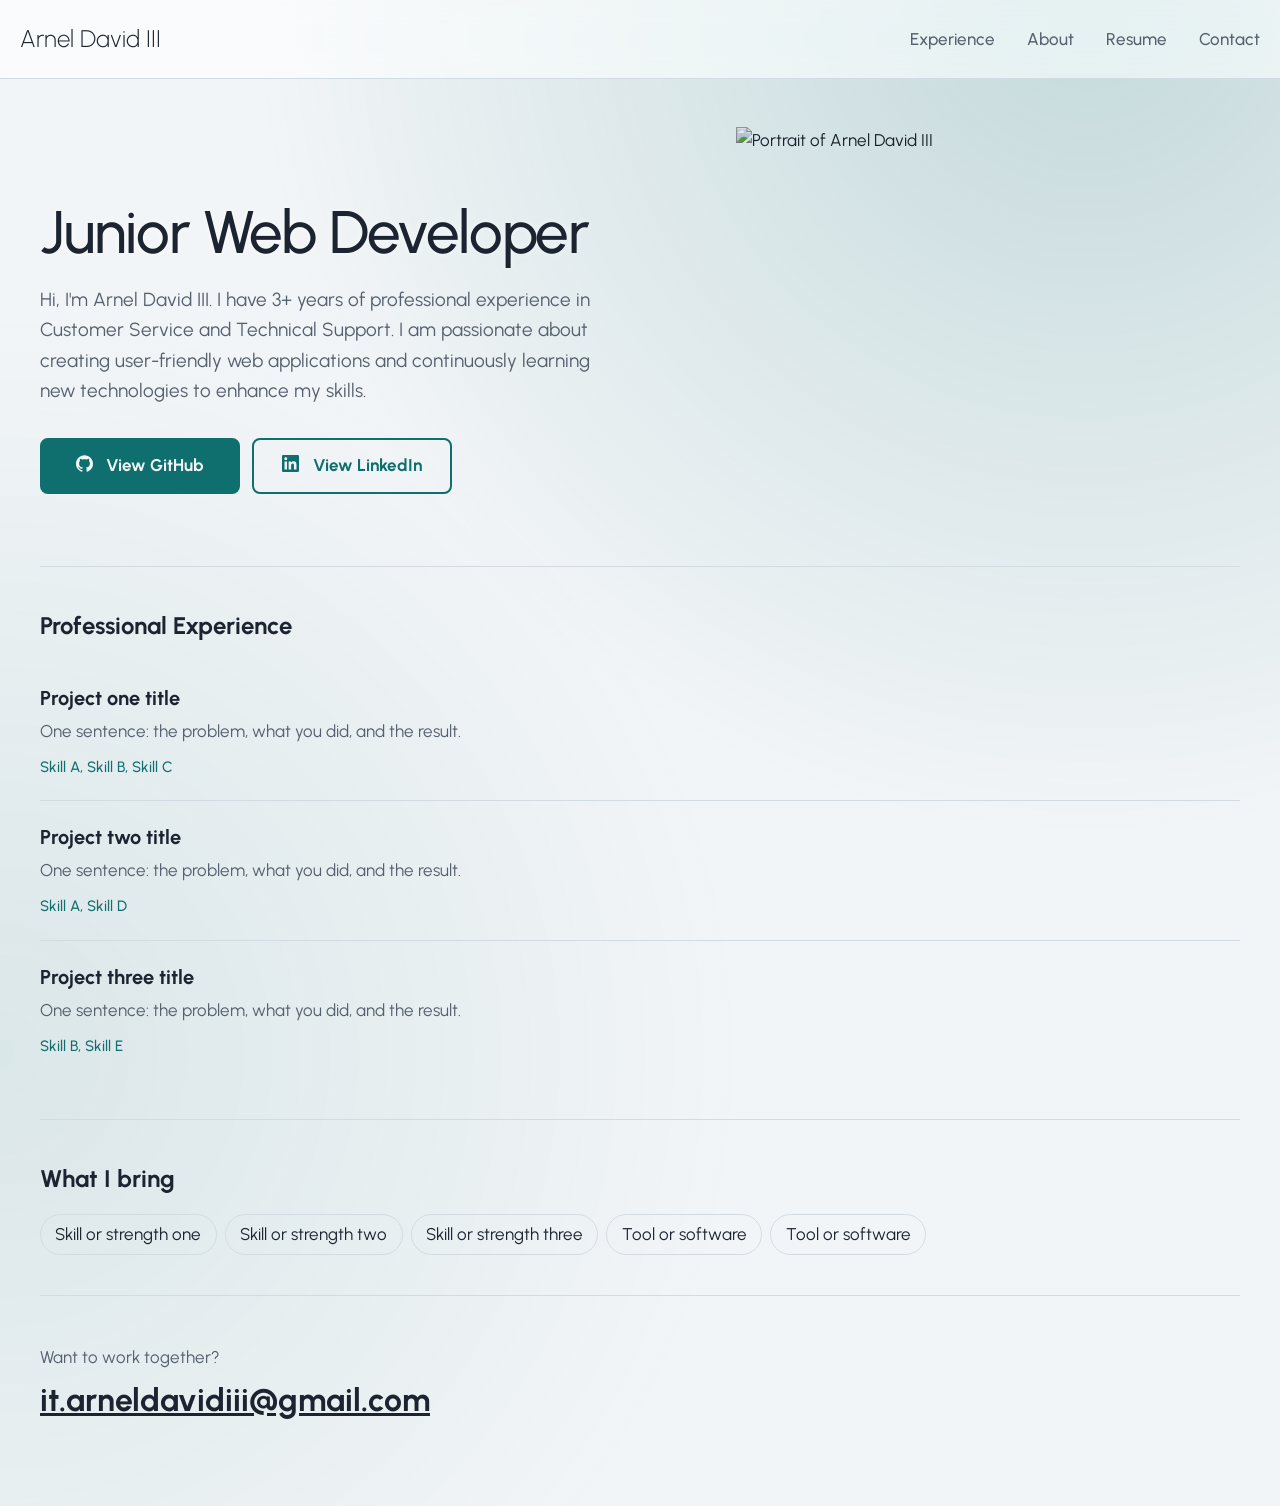
==== index.html @ ccab036f "Initial portfolio upload" ====
<!doctype html>
<html lang="en">
  <head>
    <script>
      document.documentElement.classList.add("js");
    </script>
    <meta charset="UTF-8" />
    <meta name="viewport" content="width=device-width, initial-scale=1" />

    <title>Arnel David III | Portfolio</title>
    <meta
      name="description"
      content="Your Name: a one-line summary of what you do and who you help."
    />
    <link rel="preconnect" href="https://fonts.googleapis.com" />
    <link rel="preconnect" href="https://fonts.gstatic.com" crossorigin />
    <link
      href="https://fonts.googleapis.com/css2?family=Urbanist:ital,wght@0,100..900;1,100..900&display=swap"
      rel="stylesheet"
    />
    <link rel="stylesheet" href="homepage-style.css" />
  </head>

  <body>
    <header class="site-header">
      <a class="logo">Arnel David III</a>
      <nav>
        <a href="projects.html">Experience</a>
        <a href="about.html">About</a>
        <a href="resume/Arnel David III - Resume.pdf" target="_blank">Resume</a>
        <a href="#contact">Contact</a>
      </nav>
    </header>

    <main>
      <section class="hero reveal">
        <div class="hero-text">
          <h1>Junior Web Developer</h1>
          <p class="lead">
            Hi, I'm Arnel David III. I have 3+ years of professional experience
            in Customer Service and Technical Support. I am passionate about
            creating user-friendly web applications and continuously learning
            new technologies to enhance my skills.
          </p>
          <div class="actions">
            <a
              class="button button-solid"
              href="https://github.com/it-arneldavidiii"
              target="_blank"
              rel="noopener noreferrer"
            >
              <svg
                class="icon"
                viewBox="0 0 30 30"
                aria-hidden="true"
                fill="currentColor"
              >
                <path
                  d="M12 .297c-6.63 0-12 5.373-12 12 0 5.303 3.438 9.8 8.205 11.385.6.113.82-.258.82-.577 0-.285-.01-1.04-.015-2.04-3.338.724-4.042-1.61-4.042-1.61C4.422 18.07 3.633 17.7 3.633 17.7c-1.087-.744.084-.729.084-.729 1.205.084 1.838 1.236 1.838 1.236 1.07 1.835 2.809 1.305 3.495.998.108-.776.417-1.305.76-1.605-2.665-.3-5.466-1.332-5.466-5.93 0-1.31.465-2.38 1.235-3.22-.135-.303-.54-1.523.105-3.176 0 0 1.005-.322 3.3 1.23.96-.267 1.98-.399 3-.405 1.02.006 2.04.138 3 .405 2.28-1.552 3.285-1.23 3.285-1.23.645 1.653.24 2.873.12 3.176.765.84 1.23 1.91 1.23 3.22 0 4.61-2.805 5.625-5.475 5.92.42.36.81 1.096.81 2.22 0 1.606-.015 2.896-.015 3.286 0 .315.21.69.825.57C20.565 22.092 24 17.592 24 12.297c0-6.627-5.373-12-12-12"
                />
              </svg>
              View GitHub
              <span class="arrow" aria-hidden="true">→</span>
            </a>
            <a
              class="button button-quiet"
              href="https://www.linkedin.com/in/it-arnel-david-iii"
              target="_blank"
              rel="noopener noreferrer"
            >
              <svg
                class="icon"
                viewBox="0 0 30 30"
                aria-hidden="true"
                fill="currentColor"
              >
                <path
                  d="M20.447 20.452h-3.554v-5.569c0-1.328-.027-3.037-1.852-3.037-1.853 0-2.136 1.445-2.136 2.939v5.667H9.351V9h3.414v1.561h.046c.477-.9 1.637-1.85 3.37-1.85 3.601 0 4.267 2.37 4.267 5.455v6.286zM5.337 7.433c-1.144 0-2.063-.926-2.063-2.065 0-1.138.92-2.063 2.063-2.063 1.14 0 2.064.925 2.064 2.063 0 1.139-.925 2.065-2.064 2.065zm1.782 13.019H3.555V9h3.564v11.452zM22.225 0H1.771C.792 0 0 .774 0 1.729v20.542C0 23.227.792 24 1.771 24h20.451C23.2 24 24 23.227 24 22.271V1.729C24 .774 23.2 0 22.222 0h.003z"
                />
              </svg>
              View LinkedIn
              <span class="arrow" aria-hidden="true">→</span>
            </a>
          </div>
        </div>

        <div class="hero-photo">
          <img
            src="image files/hero-relit.webp"
            alt="Portrait of Arnel David III"
            width="1000"
            height="871"
            fetchpriority="high"
          />
        </div>
      </section>

      <section class="featured reveal" aria-labelledby="featured-title">
        <h2 id="featured-title">Professional Experience</h2>
        <ul class="work-list">
          <li>
            <a href="projects.html#project-one">
              <h3>Project one title</h3>
              <p>One sentence: the problem, what you did, and the result.</p>
              <span class="tags">Skill A, Skill B, Skill C</span>
            </a>
          </li>
          <li>
            <a href="projects.html#project-two">
              <h3>Project two title</h3>
              <p>One sentence: the problem, what you did, and the result.</p>
              <span class="tags">Skill A, Skill D</span>
            </a>
          </li>
          <li>
            <a href="projects.html#project-three">
              <h3>Project three title</h3>
              <p>One sentence: the problem, what you did, and the result.</p>
              <span class="tags">Skill B, Skill E</span>
            </a>
          </li>
        </ul>
      </section>

      <section class="skills reveal" aria-labelledby="skills-title">
        <h2 id="skills-title">What I bring</h2>
        <ul class="skill-list">
          <li>Skill or strength one</li>
          <li>Skill or strength two</li>
          <li>Skill or strength three</li>
          <li>Tool or software</li>
          <li>Tool or software</li>
        </ul>
      </section>
    </main>

    <footer class="site-footer" id="contact">
      <p>Want to work together?</p>
      <!-- EDIT: use your real email and profile links -->
      <a class="email" href="mailto:it.arneldavidiii@gmail.com"
        >it.arneldavidiii@gmail.com</a
      >
    </footer>

    <script>
      const observer = new IntersectionObserver(
        (entries) => {
          entries.forEach((entry) => {
            if (entry.isIntersecting) {
              entry.target.classList.add("visible");
              observer.unobserve(entry.target); // animate only once
            }
          });
        },
        { threshold: 0.15 },
      );

      document
        .querySelectorAll(".reveal")
        .forEach((el) => observer.observe(el));
    </script>

    <script>
      const DURATION = 1200; // scroll time in milliseconds (1000 = 1 second)

      function easeInOut(t) {
        return t < 0.5 ? 2 * t * t : 1 - Math.pow(-2 * t + 2, 2) / 2;
      }

      function scrollToTarget(target) {
        const offset = 90; // height of your sticky bar, adjust to match
        const start = window.scrollY;
        const end = target.getBoundingClientRect().top + start - offset;
        const distance = end - start;
        const startTime = performance.now();

        function step(now) {
          const progress = Math.min((now - startTime) / DURATION, 1);
          window.scrollTo(0, start + distance * easeInOut(progress));
          if (progress < 1) requestAnimationFrame(step);
        }

        requestAnimationFrame(step);
      }

      document.querySelectorAll('a[href^="#"]').forEach((link) => {
        link.addEventListener("click", (e) => {
          const target = document.querySelector(link.getAttribute("href"));
          if (!target) return;
          e.preventDefault();
          scrollToTarget(target);
        });
      });
    </script>
  </body>
</html>
---- homepage-style.css ----
/* -- HOMEPAGE CSS DESIGN -- */

:root {
  --bg: #f2f5f7;
  --bar: #ffffff;
  --glow: 15, 110, 110;
  --ink: #1b2430;
  --muted: #55606e;
  --accent: #0f6e6e;
  --line: #d3dbe2;
  --shadow: rgba(27, 36, 48, 0.12);
  --font: "Urbanist", system-ui, -apple-system, "Segoe UI", sans-serif;
}

@media (prefers-color-scheme: dark) {
  :root {
    --bg: #12181f;
    --bar: #1b2430;
    --glow: 92, 196, 192;
    --ink: #eef2f5;
    --muted: #a3afbc;
    --accent: #5cc4c0;
    --line: #2a3541;
    --shadow: rgba(0, 0, 0, 0.45);
  }
}

* {
  box-sizing: border-box;
}

body {
  margin: 0;
  position: relative;
  overflow-x: clip;
  background: var(--bg);
  color: var(--ink);
  font-family: var(--font);
  font-size: 1.0625rem;
  line-height: 1.6;
}

body::before {
  content: "";
  position: absolute;
  inset: 0;
  z-index: -1;
  pointer-events: none;
  background:
    radial-gradient(circle at 85% 0%, rgba(var(--glow), 0.2), transparent 45%),
    radial-gradient(circle at 0% 70%, rgba(var(--glow), 0.1), transparent 45%);
  animation: glow-in 2.2s ease-out both;
}

@keyframes glow-in {
  from {
    opacity: 0;
    transform: scale(1.25);
  }
  to {
    opacity: 1;
    transform: scale(1);
  }
}

@media (prefers-reduced-motion: reduce) {
  body::before {
    animation: none;
  }
}

a {
  color: inherit;
}

a:focus-visible {
  outline: 3px solid var(--accent);
  outline-offset: 3px;
}

/* main margins */

main,
.site-footer {
  width: min(100% - 1.5rem, 75rem);
  margin-inline: auto;
}

/* header bar design config */

[hidden] {
  display: none !important;
}

.site-header {
  position: sticky;
  top: 0;
  z-index: 5;
  display: flex;
  flex-wrap: wrap;
  justify-content: space-between;
  align-items: center;
  padding: 0.5rem 1rem;
  padding: 1.25rem max(1.25rem, calc((100% - 78rem) / 2));
  background: color-mix(in srgb, var(--bar) 60%, transparent);
  -webkit-backdrop-filter: blur(14px) saturate(140%);
  backdrop-filter: blur(14px) saturate(140%);
  border-bottom: 1px solid var(--line);
  box-shadow: none;
}

.logo {
  font-size: 1.5rem;
  font-weight: 250;
  text-decoration: none;
  animation: logo-in 0.9s cubic-bezier(0.22, 1, 0.36, 1) both;
}

@keyframes logo-in {
  from {
    opacity: 0;
    transform: translateX(-60px);
  }
  to {
    opacity: 1;
    transform: translateX(0);
  }
}

@media (prefers-reduced-motion: reduce) {
  .logo {
    animation: none;
  }
}

nav {
  display: flex;
  gap: 2rem;
}

nav a {
  color: var(--muted);
  font-weight: 500;
  text-decoration: none;
  transition:
    color 0.25s ease,
    transform 0.25s ease;
  animation: nav-in 0.8s cubic-bezier(0.22, 1, 0.36, 1) backwards;
}

nav a:nth-child(1) {
  animation-delay: 0.2s;
}
nav a:nth-child(2) {
  animation-delay: 0.3s;
}
nav a:nth-child(3) {
  animation-delay: 0.4s;
}
nav a:nth-child(4) {
  animation-delay: 0.5s;
}

@keyframes nav-in {
  from {
    opacity: 0;
    transform: translateX(60px);
  }
  to {
    opacity: 1;
    transform: translateX(0);
  }
}

@media (prefers-reduced-motion: reduce) {
  nav a {
    animation: none;
  }
}

nav a:hover {
  color: white;
  transform: translateY(-2px);
}

/*  Hero  */
.hero {
  display: grid;
  grid-template-columns: 1.1fr 0.9fr;
  align-items: center;
  gap: 5rem;
  padding-block: 3rem 0;
}

.hero-photo {
  filter: brightness(0.9);
  position: relative;
  align-self: end;
}

.hero-photo img {
  display: block;
  width: 100%;
  height: auto;
  -webkit-mask-image: linear-gradient(to bottom, #000 70%, transparent);
  mask-image: linear-gradient(to bottom, #000 70%, transparent);
  animation: photo-in 1s cubic-bezier(0.22, 1, 0.36, 1) 0.3s backwards;
}

@keyframes photo-in {
  from {
    opacity: 0;
    transform: translateX(40px);
  }
  to {
    opacity: 1;
    transform: translateX(0);
  }
}

@media (max-width: 700px) {
  .hero {
    grid-template-columns: 1fr;
  }
  .hero-photo {
    max-width: 22rem;
    margin-inline: auto;
  }
}

@media (prefers-reduced-motion: reduce) {
  .hero-photo img {
    animation: none;
  }
}

h1 {
  margin: 0 0 1.25rem;
  font-weight: 500;
  font-size: clamp(2.25rem, 7vw, 3.75rem);
  line-height: 1.08;
  letter-spacing: -0.02em;
  text-shadow:
    0 0 5px rgba(255, 255, 255, 0.55),
    0 0 15px rgba(255, 255, 255, 0.25);
}

.lead {
  max-width: 36rem;
  margin: 0 0 2rem;
  color: var(--muted);
  font-size: 1.1875rem;
}

.actions {
  display: flex;
  flex-wrap: wrap;
  gap: 0.75rem;
}

.button {
  display: inline-flex;
  align-items: center;
  justify-content: center;
  gap: 0.6rem;
  min-width: 12.5rem;
  padding: 0.75rem 1.4rem;
  border: 2px solid var(--accent);
  border-radius: 0.5rem;
  background: var(--accent);
  color: var(--bg);
  font-weight: 700;
  text-decoration: none;
  transition:
    transform 0.3s ease,
    box-shadow 0.3s ease,
    background-color 0.3s ease;
}

.button:hover {
  transform: translateY(-3px);
  box-shadow: 0 8px 18px var(--shadow);
}

/* Quiet (outlined) button */
.button-quiet {
  background: transparent;
  color: var(--accent);
}

.button-quiet:hover {
  background: rgba(var(--glow), 0.12);
}

/* Icon tilt + sliding arrow */
.icon {
  width: 1.25em;
  height: 1.25em;
  flex-shrink: 0;
  transition: transform 0.35s cubic-bezier(0.22, 1, 0.36, 1);
}

.button:hover .icon {
  transform: rotate(-12deg) scale(1.2);
}

.arrow {
  max-width: 0;
  margin-left: -0.6rem;
  overflow: hidden;
  opacity: 0;
  transition:
    max-width 0.35s ease,
    opacity 0.35s ease,
    margin 0.35s ease;
}

.button:hover .arrow {
  max-width: 1.5rem;
  margin-left: 0;
  opacity: 1;
}

@media (prefers-reduced-motion: reduce) {
  .button,
  .icon,
  .arrow {
    transition: none;
  }
}

/*  Section headings  */
h2 {
  margin: 0 0 1rem;
  font-size: 1.5rem;
}

.featured,
.skills {
  padding-block: 2.5rem;
  border-top: 1px solid var(--line);
}

/*  Featured work (rows, not boxes)  */
.work-list {
  margin: 0;
  padding: 0;
  list-style: none;
}

.work-list li + li {
  border-top: 1px solid var(--line);
}

.work-list a {
  display: block;
  padding-block: 1.25rem;
  text-decoration: none;
}

.work-list h3 {
  margin: 0 0 0.25rem;
  font-size: 1.25rem;
}

.work-list a:hover h3 {
  color: var(--accent);
  text-decoration: underline;
}

.work-list p {
  margin: 0 0 0.5rem;
  color: var(--muted);
}

.tags {
  color: var(--accent);
  font-size: 0.9375rem;
  font-weight: 500;
}

/*  Skills  */
.skill-list {
  display: flex;
  flex-wrap: wrap;
  gap: 0.5rem;
  margin: 0;
  padding: 0;
  list-style: none;
}

.skill-list li {
  padding: 0.35rem 0.9rem;
  border: 1px solid var(--line);
  border-radius: 2rem;
}

/*  Footer  */
.site-footer {
  padding-block: 3rem 4rem;
  border-top: 1px solid var(--line);
}

.site-footer p {
  margin: 0 0 0.25rem;
  color: var(--muted);
}

.email {
  display: inline-block;
  margin-bottom: 1rem;
  font-size: clamp(1.25rem, 3vw, 2rem);
  font-weight: 700;
}

.js .reveal {
  opacity: 0;
  transform: translateY(40px);
  transition:
    opacity 0.8s ease,
    transform 0.8s ease;
}

.js .reveal.visible {
  opacity: 1;
  transform: none;
}

.js .work-list li {
  opacity: 0;
  transform: translateY(24px);
  transition:
    opacity 0.7s ease,
    transform 0.7s ease;
}

.js .featured.visible .work-list li {
  opacity: 1;
  transform: none;
}

.js .featured.visible .work-list li:nth-child(2) {
  transition-delay: 0.15s;
}

.js .featured.visible .work-list li:nth-child(3) {
  transition-delay: 0.3s;
}

@media (prefers-reduced-motion: reduce) {
  .js .reveal,
  .js .work-list li {
    opacity: 1;
    transform: none;
    transition: none;
  }
}
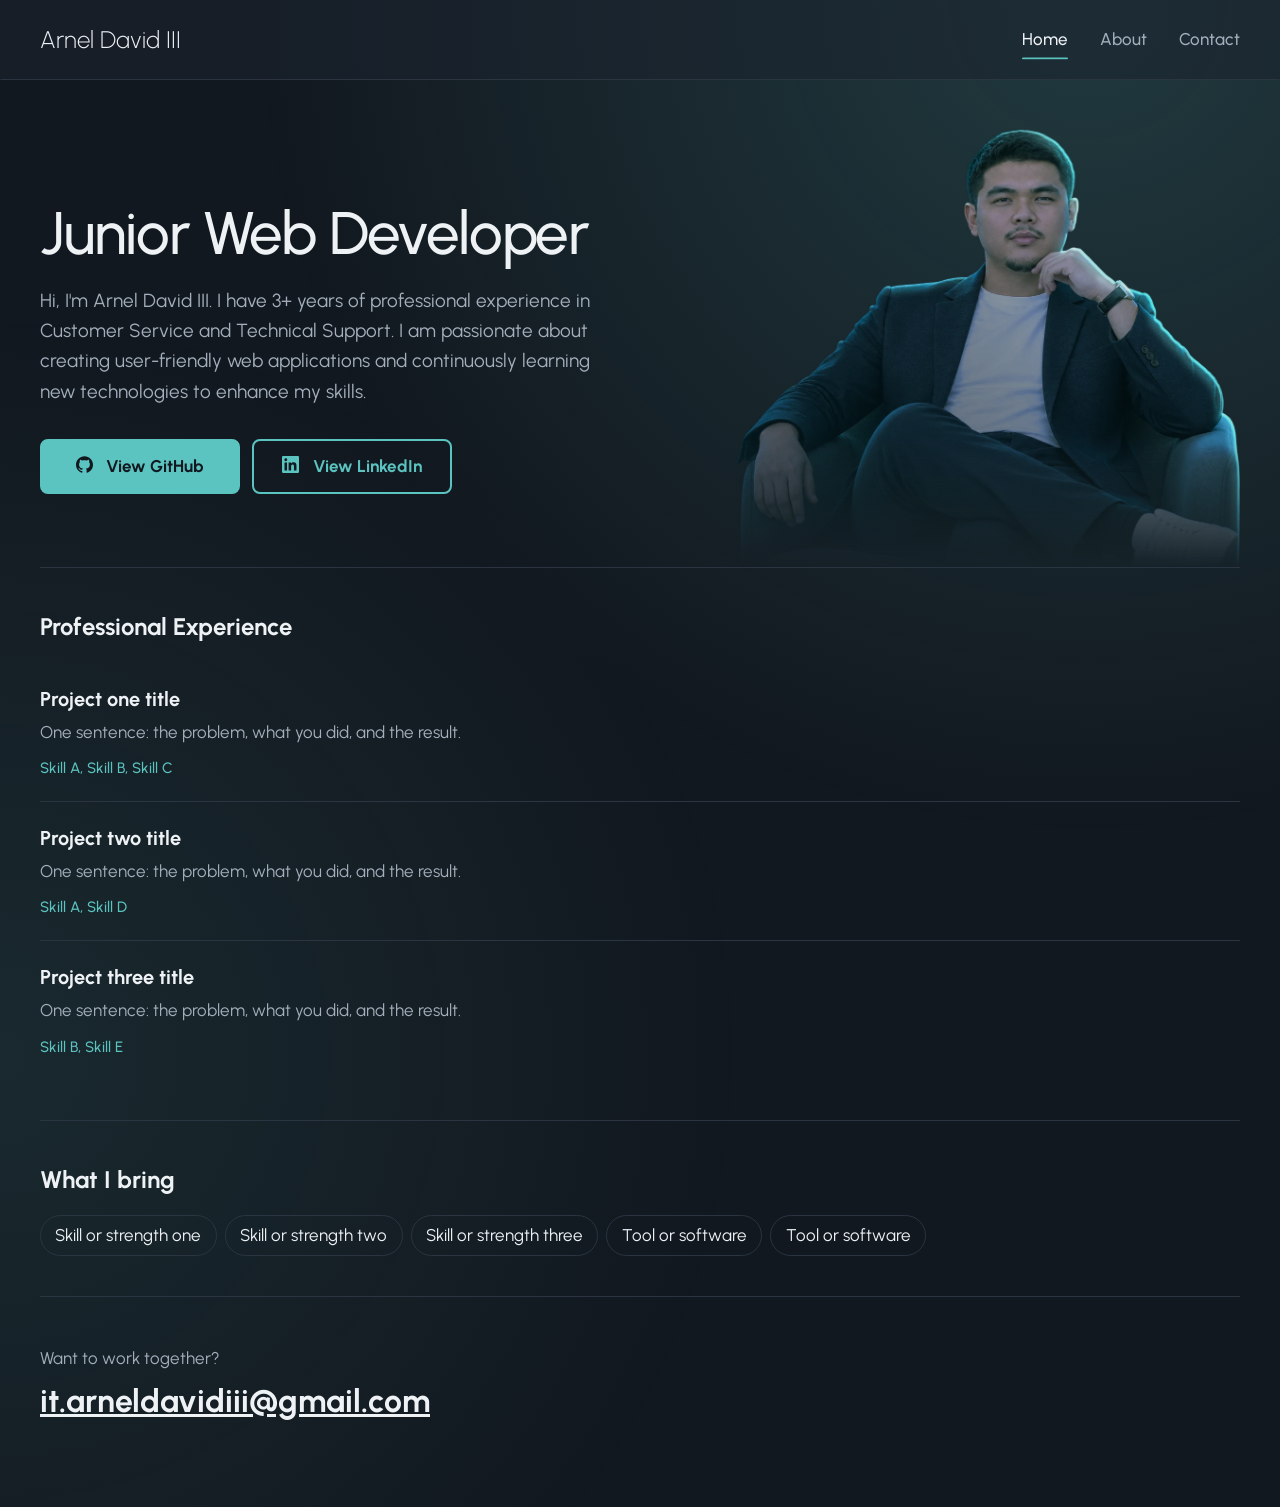
==== commit fd3cb81f: "Uploaded updated files and deleted some" ====
--- a/index.html
+++ b/index.html
@@ -1,12 +1,13 @@
 <!doctype html>
 <html lang="en">
   <head>
+    <script src="transition.js"></script>
     <script>
       document.documentElement.classList.add("js");
     </script>
     <meta charset="UTF-8" />
     <meta name="viewport" content="width=device-width, initial-scale=1" />
-
+    <meta name="color-scheme" content="dark" />
     <title>Arnel David III | Portfolio</title>
     <meta
       name="description"
@@ -15,19 +16,19 @@
     <link rel="preconnect" href="https://fonts.googleapis.com" />
     <link rel="preconnect" href="https://fonts.gstatic.com" crossorigin />
     <link
-      href="https://fonts.googleapis.com/css2?family=Urbanist:ital,wght@0,100..900;1,100..900&display=swap"
+      href="https://fonts.googleapis.com/css2?family=Urbanist:wght@200..800&display=swap"
       rel="stylesheet"
     />
-    <link rel="stylesheet" href="homepage-style.css" />
+    <link rel="stylesheet" href="style.css" />
+    <link rel="stylesheet" href="home.css" />
   </head>
 
   <body>
     <header class="site-header">
       <a class="logo">Arnel David III</a>
       <nav>
-        <a href="projects.html">Experience</a>
+        <a href="index.html" aria-current="page">Home</a>
         <a href="about.html">About</a>
-        <a href="resume/Arnel David III - Resume.pdf" target="_blank">Resume</a>
         <a href="#contact">Contact</a>
       </nav>
     </header>
@@ -136,7 +137,6 @@
 
     <footer class="site-footer" id="contact">
       <p>Want to work together?</p>
-      <!-- EDIT: use your real email and profile links -->
       <a class="email" href="mailto:it.arneldavidiii@gmail.com"
         >it.arneldavidiii@gmail.com</a
       >
@@ -161,16 +161,14 @@
     </script>
 
     <script>
-      const DURATION = 1200; // scroll time in milliseconds (1000 = 1 second)
+      const DURATION = 1200;
 
       function easeInOut(t) {
         return t < 0.5 ? 2 * t * t : 1 - Math.pow(-2 * t + 2, 2) / 2;
       }
 
-      function scrollToTarget(target) {
-        const offset = 90; // height of your sticky bar, adjust to match
+      function scrollToY(end) {
         const start = window.scrollY;
-        const end = target.getBoundingClientRect().top + start - offset;
         const distance = end - start;
         const startTime = performance.now();
 
@@ -181,6 +179,11 @@
         }
 
         requestAnimationFrame(step);
+      }
+
+      function scrollToTarget(target) {
+        const offset = 90;
+        scrollToY(target.getBoundingClientRect().top + window.scrollY - offset);
       }
 
       document.querySelectorAll('a[href^="#"]').forEach((link) => {
@@ -191,6 +194,52 @@
           scrollToTarget(target);
         });
       });
+
+      document.querySelectorAll(".logo, nav a").forEach((link) => {
+        link.addEventListener("click", (e) => {
+          const href = link.getAttribute("href");
+          if (!href || href.startsWith("#") || link.target === "_blank") return;
+
+          const normalize = (path) => path.replace(/\/$/, "/index.html");
+          const url = new URL(href, location.href);
+
+          if (
+            normalize(url.pathname) === normalize(location.pathname) &&
+            !url.hash
+          ) {
+            e.preventDefault();
+            scrollToY(0);
+          }
+        });
+      });
+    </script>
+
+    <script>
+      const header = document.querySelector(".site-header");
+      const nav = header.querySelector("nav");
+
+      // How far the nav must travel to reach the middle of the screen
+      function measureNav() {
+        const natural = nav.offsetLeft + nav.offsetWidth / 2;
+        header.style.setProperty(
+          "--nav-shift",
+          header.clientWidth / 2 - natural + "px",
+        );
+      }
+
+      function updateHeader() {
+        const y = window.scrollY;
+        if (y > 60) header.classList.add("scrolled");
+        else if (y < 20) header.classList.remove("scrolled");
+      }
+
+      window.addEventListener("scroll", updateHeader, { passive: true });
+      window.addEventListener("resize", measureNav);
+      window.addEventListener("load", measureNav);
+      if (document.fonts) document.fonts.ready.then(measureNav);
+
+      measureNav();
+      updateHeader();
     </script>
   </body>
 </html>
--- a/style.css
+++ b/style.css
@@ -0,0 +1,361 @@
+/* -- MAIN CSS -- */
+
+:root {
+  color-scheme: dark;
+  --bg: #12181f;
+  --bar: #1b2430;
+  --glow: 92, 196, 192;
+  --ink: #eef2f5;
+  --muted: #a3afbc;
+  --accent: #5cc4c0;
+  --line: #2a3541;
+  --shadow: rgba(0, 0, 0, 0.45);
+  --font: "Urbanist", system-ui, -apple-system, "Segoe UI", sans-serif;
+  --header-h: 5rem;
+  --bar-h: 3.25rem;
+}
+
+@media (prefers-color-scheme: dark) {
+  :root {
+    --bg: #12181f;
+    --bar: #1b2430;
+    --glow: 92, 196, 192;
+    --ink: #eef2f5;
+    --muted: #a3afbc;
+    --accent: #5cc4c0;
+    --line: #2a3541;
+    --shadow: rgba(0, 0, 0, 0.45);
+  }
+}
+
+* {
+  box-sizing: border-box;
+}
+
+body {
+  padding-top: var(--header-h);
+  margin: 0;
+  position: relative;
+  overflow-x: clip;
+  background: var(--bg);
+  color: var(--ink);
+  font-family: var(--font);
+  font-size: 1.0625rem;
+  line-height: 1.6;
+  min-height: 100vh;
+  min-height: 100dvh;
+}
+
+body::before {
+  content: "";
+  position: absolute;
+  inset: 0;
+  z-index: -1;
+  pointer-events: none;
+  background:
+    radial-gradient(circle at 85% 0%, rgba(var(--glow), 0.2), transparent 45%),
+    radial-gradient(circle at 0% 70%, rgba(var(--glow), 0.1), transparent 45%);
+  animation: glow-in 2.2s ease-out both;
+}
+
+@keyframes glow-in {
+  from {
+    opacity: 0;
+    transform: scale(1.25);
+  }
+  to {
+    opacity: 1;
+    transform: scale(1);
+  }
+}
+
+@media (prefers-reduced-motion: reduce) {
+  body::before {
+    animation: none;
+  }
+}
+
+a {
+  color: inherit;
+}
+
+a:focus-visible {
+  outline: 3px solid var(--accent);
+  outline-offset: 3px;
+}
+
+/* main margins */
+
+main,
+.site-footer {
+  width: min(100% - 1.5rem, 75rem);
+  margin-inline: auto;
+}
+
+/* header bar design config */
+
+[hidden] {
+  display: none !important;
+}
+
+.site-header {
+  position: fixed;
+  top: 0;
+  left: 0;
+  right: 0;
+  z-index: 50;
+  height: var(--header-h);
+  display: flex;
+  justify-content: space-between;
+  align-items: center;
+  padding-inline: max(1.25rem, calc((100% - 75rem) / 2));
+}
+
+/* The bar is its own layer, so the logo and nav never get re-laid out while it morphs */
+.site-header::before {
+  content: "";
+  position: absolute;
+  top: 0;
+  bottom: 0;
+  left: 0;
+  right: 0;
+  z-index: -1;
+  background: color-mix(in srgb, var(--bar) 60%, transparent);
+  -webkit-backdrop-filter: blur(14px) saturate(140%);
+  backdrop-filter: blur(14px) saturate(140%);
+  border: 1px solid transparent;
+  border-bottom-color: var(--line);
+  border-radius: 0;
+  transition:
+    top 0.55s cubic-bezier(0.22, 1, 0.36, 1),
+    bottom 0.55s cubic-bezier(0.22, 1, 0.36, 1),
+    left 0.55s cubic-bezier(0.22, 1, 0.36, 1),
+    right 0.55s cubic-bezier(0.22, 1, 0.36, 1),
+    border-radius 0.55s ease,
+    border-color 0.55s ease,
+    background-color 0.55s ease,
+    box-shadow 0.55s ease;
+}
+
+.site-header.scrolled::before {
+  top: calc((var(--header-h) - var(--bar-h)) / 2);
+  bottom: calc((var(--header-h) - var(--bar-h)) / 2);
+  left: max(0.75rem, calc((100% - 62rem) / 2));
+  right: max(0.75rem, calc((100% - 62rem) / 2));
+  border-color: rgba(var(--glow), 0.3);
+  border-radius: 0.9rem;
+  background: color-mix(in srgb, var(--bar) 75%, transparent);
+  box-shadow: 0 10px 30px var(--shadow);
+}
+
+/* Logo: slides out to the left (transform + opacity only) */
+.logo {
+  font-size: 1.5rem;
+  font-weight: 250;
+  text-decoration: none;
+  animation: logo-in 0.9s cubic-bezier(0.22, 1, 0.36, 1) backwards;
+  transition:
+    transform 0.55s cubic-bezier(0.22, 1, 0.36, 1),
+    opacity 0.35s ease;
+  will-change: transform, opacity;
+}
+
+.site-header.scrolled .logo {
+  opacity: 0;
+  transform: translateX(-3.5rem);
+  visibility: hidden;
+  pointer-events: none;
+  transition:
+    transform 0.55s cubic-bezier(0.22, 1, 0.36, 1),
+    opacity 0.35s ease,
+    visibility 0s linear 0.55s;
+}
+
+/* Nav: glides to the middle (distance is measured by the script below) */
+nav {
+  display: flex;
+  gap: 2rem;
+  transition: transform 0.55s cubic-bezier(0.22, 1, 0.36, 1);
+  will-change: transform;
+}
+
+.site-header.scrolled nav {
+  transform: translateX(var(--nav-shift, 0px)) scale(0.94);
+}
+
+nav a {
+  color: var(--muted);
+  font-weight: 500;
+  text-decoration: none;
+  transition:
+    color 0.25s ease,
+    transform 0.25s ease;
+  animation: nav-in 0.8s cubic-bezier(0.22, 1, 0.36, 1) backwards;
+}
+
+nav a:nth-child(1) {
+  animation-delay: 0.2s;
+}
+nav a:nth-child(2) {
+  animation-delay: 0.3s;
+}
+nav a:nth-child(3) {
+  animation-delay: 0.4s;
+}
+nav a:nth-child(4) {
+  animation-delay: 0.5s;
+}
+
+nav a[aria-current="page"] {
+  position: relative;
+  color: var(--ink);
+}
+
+nav a[aria-current="page"]::after {
+  content: "";
+  position: absolute;
+  left: 0;
+  right: 0;
+  bottom: -6px;
+  height: 2px;
+  border-radius: 2px;
+  background: var(--accent);
+}
+
+nav a:hover {
+  color: white;
+  transform: translateY(-2px);
+}
+
+@keyframes logo-in {
+  from {
+    opacity: 0;
+    transform: translateX(-60px);
+  }
+  to {
+    opacity: 1;
+    transform: translateX(0);
+  }
+}
+
+@keyframes nav-in {
+  from {
+    opacity: 0;
+    transform: translateX(60px);
+  }
+  to {
+    opacity: 1;
+    transform: translateX(0);
+  }
+}
+
+/* Phones: keep the logo and nav in their normal places */
+@media (max-width: 640px) {
+  :root {
+    --header-h: 4rem;
+    --bar-h: 2.75rem;
+  }
+  .site-header {
+    padding-inline: 1rem;
+  }
+  .logo {
+    font-size: 1.15rem;
+  }
+  nav {
+    gap: 0.9rem;
+  }
+  nav a {
+    font-size: 0.88rem;
+  }
+  .site-header.scrolled .logo {
+    opacity: 1;
+    transform: none;
+    visibility: visible;
+    pointer-events: auto;
+  }
+  .site-header.scrolled nav {
+    transform: none;
+  }
+}
+
+@media (prefers-reduced-motion: reduce) {
+  .site-header::before,
+  .logo,
+  nav {
+    transition: none;
+  }
+  .logo,
+  nav a {
+    animation: none;
+  }
+}
+
+h1 {
+  margin: 0 0 1.25rem;
+  font-weight: 500;
+  font-size: clamp(2.25rem, 7vw, 3.75rem);
+  line-height: 1.08;
+  letter-spacing: -0.02em;
+}
+
+.lead {
+  max-width: 36rem;
+  margin: 0 0 2rem;
+  color: var(--muted);
+  font-size: 1.1875rem;
+}
+
+/*  Section headings  */
+h2 {
+  margin: 0 0 1rem;
+  font-size: 1.5rem;
+}
+
+@media (max-width: 640px) {
+  .site-header {
+    padding: 0.75rem 1rem;
+  }
+  nav {
+    gap: 1rem;
+  }
+  .logo {
+    font-size: 1.25rem;
+  }
+}
+
+@media (min-width: 641px) {
+  .logo {
+    transition:
+      font-size 0.45s ease,
+      opacity 0.35s ease,
+      transform 0.45s cubic-bezier(0.22, 1, 0.36, 1);
+  }
+
+  .site-header.scrolled .logo {
+    opacity: 0;
+    transform: translateX(-60px);
+    visibility: hidden;
+    pointer-events: none;
+    transition:
+      font-size 0.45s ease,
+      opacity 0.35s ease,
+      transform 0.45s cubic-bezier(0.22, 1, 0.36, 1),
+      visibility 0s linear 0.45s;
+  }
+
+  nav {
+    position: absolute;
+    top: 50%;
+    left: calc(100% - max(1.25rem, calc((100% - 75rem) / 2)));
+    transform: translate(-100%, -50%);
+    white-space: nowrap;
+    transition:
+      left 0.45s cubic-bezier(0.22, 1, 0.36, 1),
+      transform 0.45s cubic-bezier(0.22, 1, 0.36, 1);
+  }
+
+  .site-header.scrolled nav {
+    left: 50%;
+    transform: translate(-50%, -50%);
+  }
+}
--- a/home.css
+++ b/home.css
@@ -0,0 +1,249 @@
+/*  index main css  */
+
+.hero {
+  display: grid;
+  grid-template-columns: 1.1fr 0.9fr;
+  align-items: center;
+  gap: 5rem;
+  padding-block: 3rem 0;
+}
+
+.hero-photo {
+  filter: brightness(0.9);
+  position: relative;
+  align-self: end;
+}
+
+.hero-photo img {
+  display: block;
+  width: 100%;
+  height: auto;
+  -webkit-mask-image: linear-gradient(to bottom, #000 70%, transparent);
+  mask-image: linear-gradient(to bottom, #000 70%, transparent);
+  animation: photo-in 1s cubic-bezier(0.22, 1, 0.36, 1) 0.3s backwards;
+}
+
+@keyframes photo-in {
+  from {
+    opacity: 0;
+    transform: translateX(40px);
+  }
+  to {
+    opacity: 1;
+    transform: translateX(0);
+  }
+}
+
+@media (max-width: 700px) {
+  .hero {
+    grid-template-columns: 1fr;
+  }
+  .hero-photo {
+    max-width: 22rem;
+    margin-inline: auto;
+  }
+}
+
+@media (prefers-reduced-motion: reduce) {
+  .hero-photo img {
+    animation: none;
+  }
+}
+
+.actions {
+  display: flex;
+  flex-wrap: wrap;
+  gap: 0.75rem;
+}
+
+.button {
+  display: inline-flex;
+  align-items: center;
+  justify-content: center;
+  gap: 0.6rem;
+  min-width: 12.5rem;
+  padding: 0.75rem 1.4rem;
+  border: 2px solid var(--accent);
+  border-radius: 0.5rem;
+  background: var(--accent);
+  color: var(--bg);
+  font-weight: 700;
+  text-decoration: none;
+  transition:
+    transform 0.3s ease,
+    box-shadow 0.3s ease,
+    background-color 0.3s ease;
+}
+
+.button:hover {
+  transform: translateY(-3px);
+  box-shadow: 0 8px 18px var(--shadow);
+}
+
+/* Quiet (outlined) button */
+.button-quiet {
+  background: transparent;
+  color: var(--accent);
+}
+
+.button-quiet:hover {
+  background: rgba(var(--glow), 0.12);
+}
+
+/* Icon tilt + sliding arrow */
+.icon {
+  width: 1.25em;
+  height: 1.25em;
+  flex-shrink: 0;
+  transition: transform 0.35s cubic-bezier(0.22, 1, 0.36, 1);
+}
+
+.button:hover .icon {
+  transform: rotate(-12deg) scale(1.2);
+}
+
+.arrow {
+  max-width: 0;
+  margin-left: -0.6rem;
+  overflow: hidden;
+  opacity: 0;
+  transition:
+    max-width 0.35s ease,
+    opacity 0.35s ease,
+    margin 0.35s ease;
+}
+
+.button:hover .arrow {
+  max-width: 1.5rem;
+  margin-left: 0;
+  opacity: 1;
+}
+
+@media (prefers-reduced-motion: reduce) {
+  .button,
+  .icon,
+  .arrow {
+    transition: none;
+  }
+}
+
+.featured,
+.skills {
+  padding-block: 2.5rem;
+  border-top: 1px solid var(--line);
+}
+
+/*  Featured work (rows, not boxes)  */
+.work-list {
+  margin: 0;
+  padding: 0;
+  list-style: none;
+}
+
+.work-list li + li {
+  border-top: 1px solid var(--line);
+}
+
+.work-list a {
+  display: block;
+  padding-block: 1.25rem;
+  text-decoration: none;
+}
+
+.work-list h3 {
+  margin: 0 0 0.25rem;
+  font-size: 1.25rem;
+}
+
+.work-list a:hover h3 {
+  color: var(--accent);
+  text-decoration: underline;
+}
+
+.work-list p {
+  margin: 0 0 0.5rem;
+  color: var(--muted);
+}
+
+.tags {
+  color: var(--accent);
+  font-size: 0.9375rem;
+  font-weight: 500;
+}
+
+/*  Skills  */
+.skill-list {
+  display: flex;
+  flex-wrap: wrap;
+  gap: 0.5rem;
+  margin: 0;
+  padding: 0;
+  list-style: none;
+}
+
+.skill-list li {
+  padding: 0.35rem 0.9rem;
+  border: 1px solid var(--line);
+  border-radius: 2rem;
+}
+
+/*  Footer  */
+.site-footer {
+  padding-block: 3rem 4rem;
+  border-top: 1px solid var(--line);
+}
+
+.site-footer p {
+  margin: 0 0 0.25rem;
+  color: var(--muted);
+}
+
+.email {
+  display: inline-block;
+  margin-bottom: 1rem;
+  font-size: clamp(1.25rem, 3vw, 2rem);
+  font-weight: 700;
+}
+
+.js .reveal {
+  opacity: 0;
+  transform: translateY(40px);
+  transition:
+    opacity 0.8s ease,
+    transform 0.8s ease;
+}
+
+.js .reveal.visible {
+  opacity: 1;
+  transform: none;
+}
+
+.js .work-list li {
+  opacity: 0;
+  transform: translateY(24px);
+  transition:
+    opacity 0.7s ease,
+    transform 0.7s ease;
+}
+
+.js .featured.visible .work-list li {
+  opacity: 1;
+  transform: none;
+}
+
+.js .featured.visible .work-list li:nth-child(2) {
+  transition-delay: 0.15s;
+}
+
+.js .featured.visible .work-list li:nth-child(3) {
+  transition-delay: 0.3s;
+}
+
+@media (prefers-reduced-motion: reduce) {
+  .js .reveal,
+  .js .work-list li {
+    opacity: 1;
+    transform: none;
+    transition: none;
+  }
+}
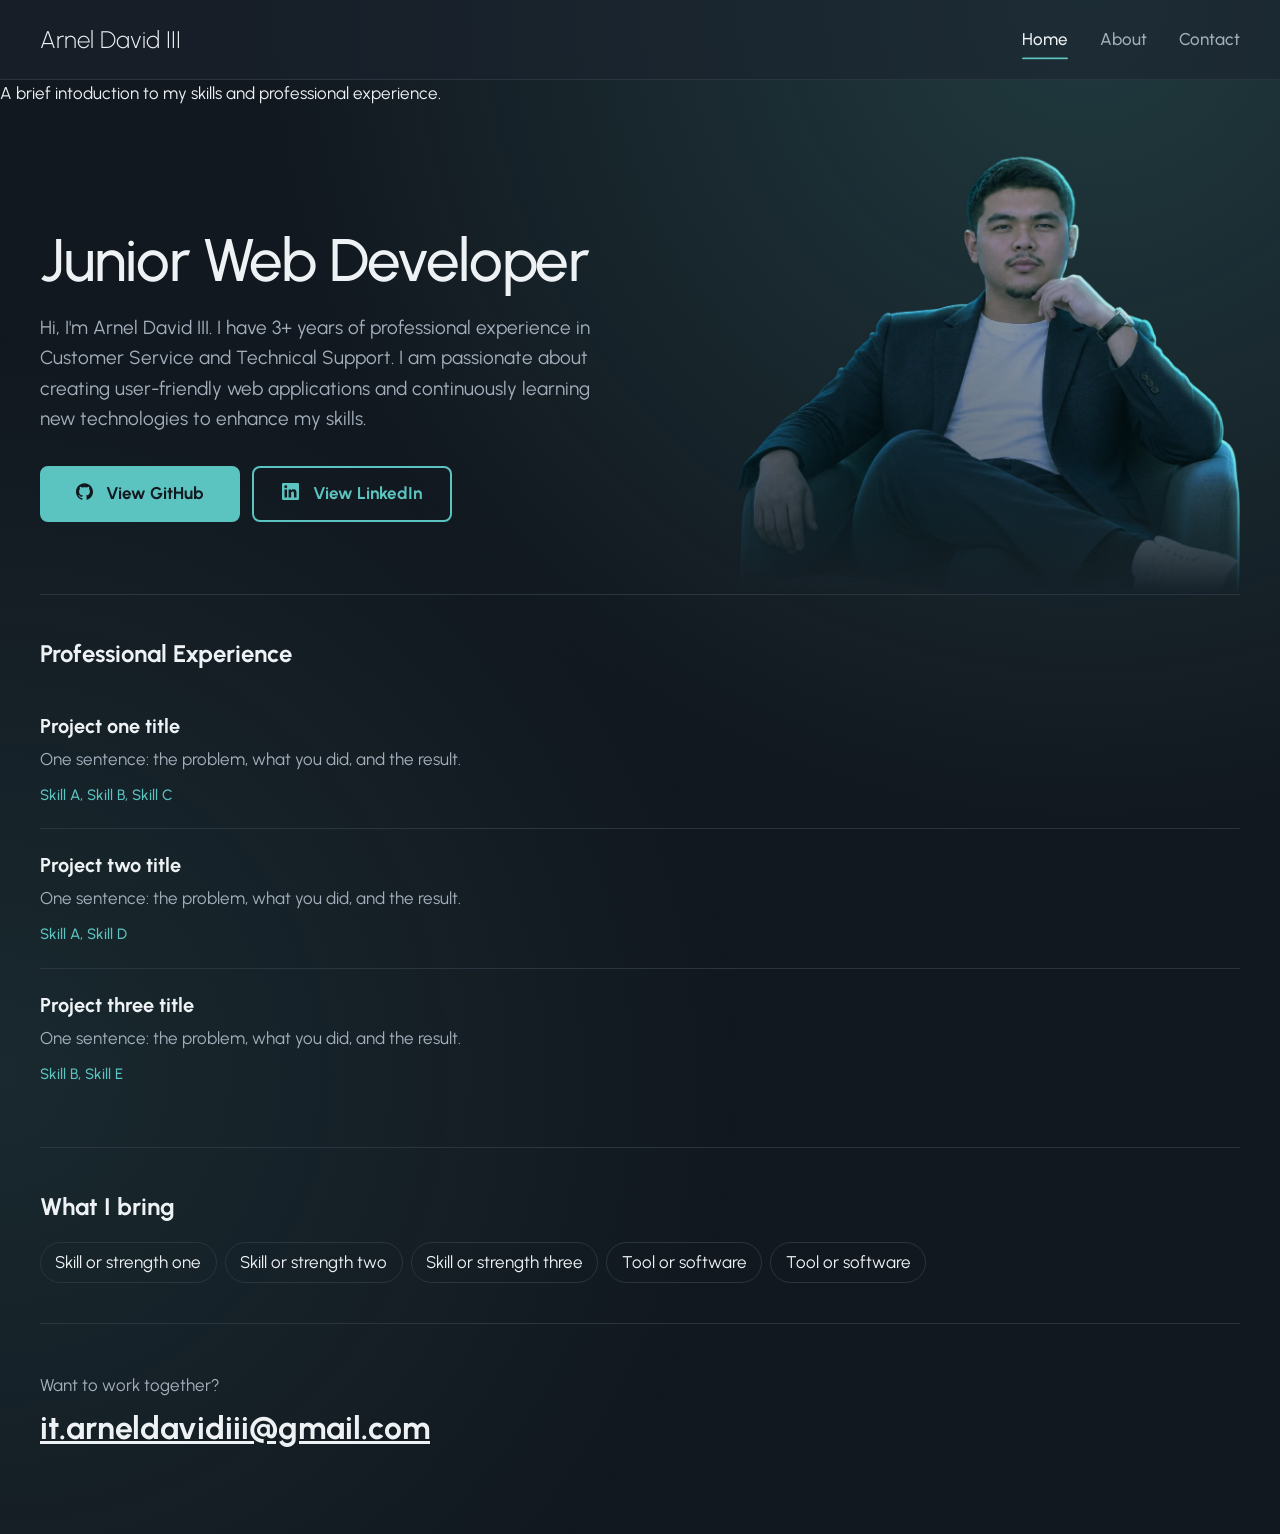
==== commit 6ff9025a: "Add description meta tag to index.html Added a description meta tag for better SEO." ====
--- a/index.html
+++ b/index.html
@@ -9,6 +9,7 @@
     <meta name="viewport" content="width=device-width, initial-scale=1" />
     <meta name="color-scheme" content="dark" />
     <title>Arnel David III | Portfolio</title>
+    <description>A brief intoduction to my skills and professional experience.</description>
     <meta
       name="description"
       content="Your Name: a one-line summary of what you do and who you help."
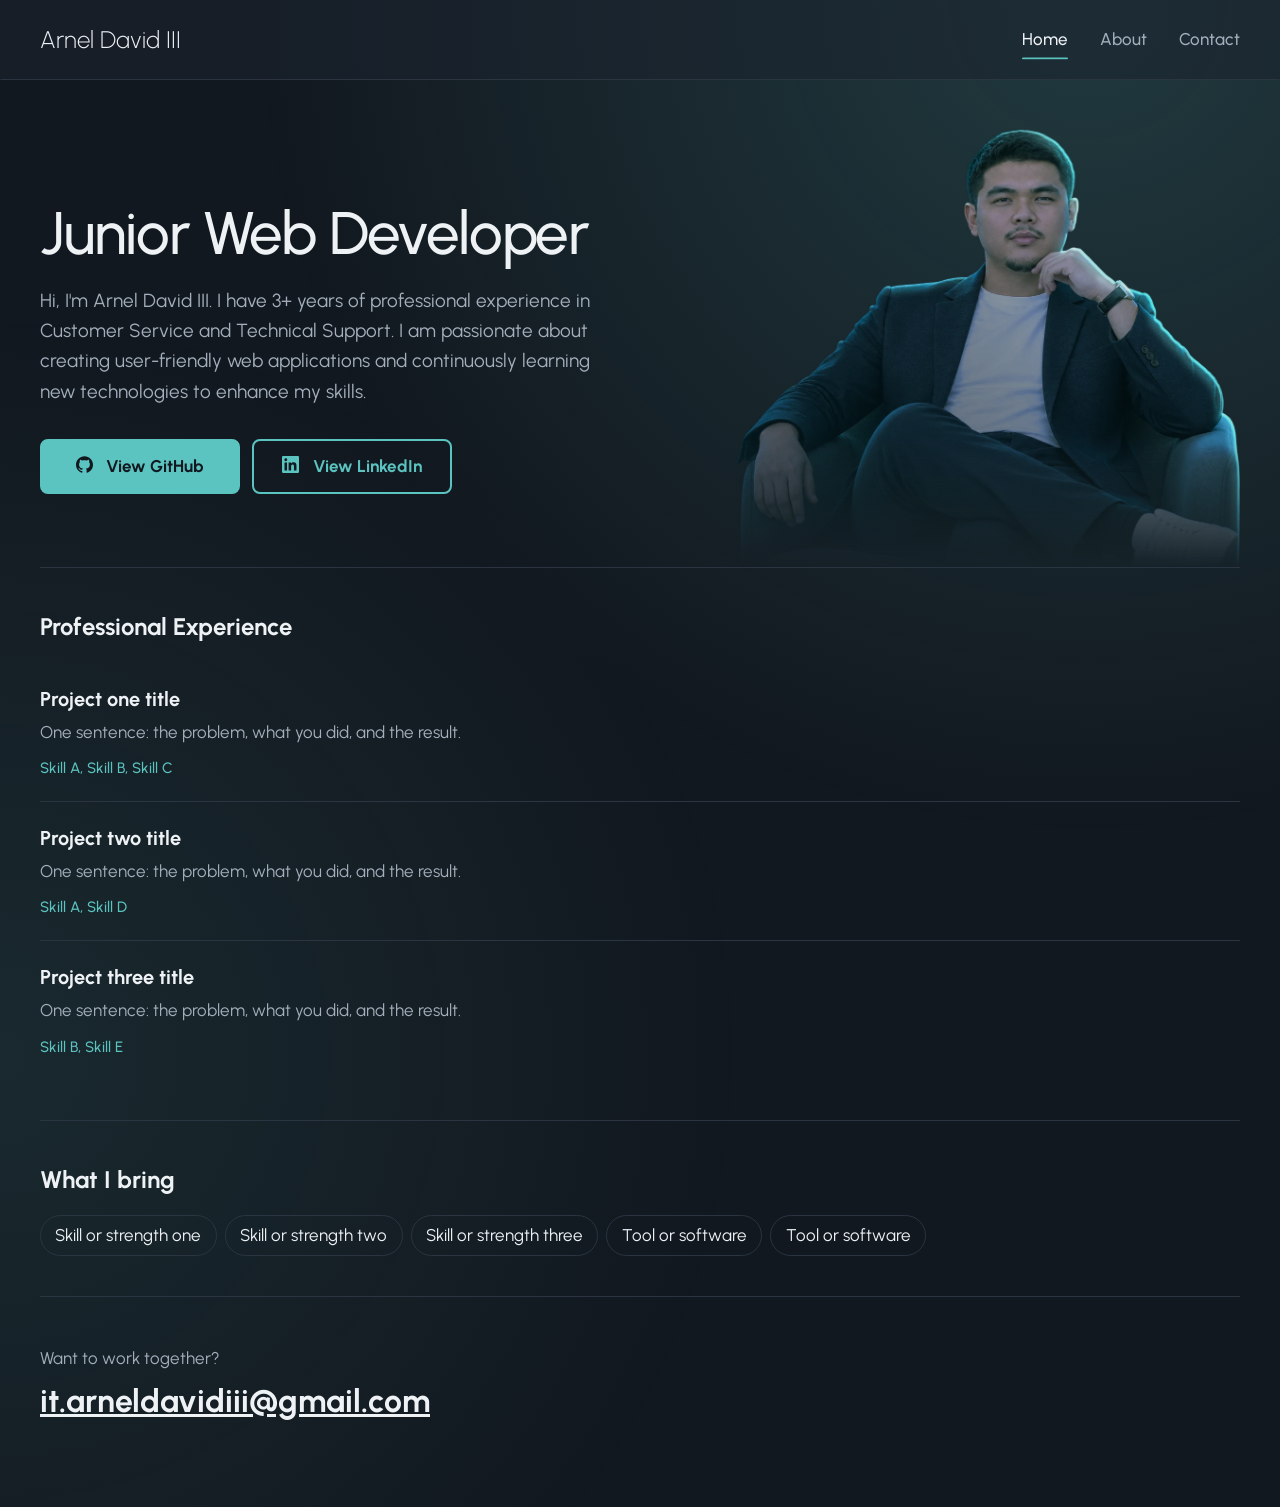
==== commit 9c801797: "Fix meta description and remove duplicate HTML Corrected the description meta tag and removed duplic" ====
--- a/index.html
+++ b/index.html
@@ -9,10 +9,9 @@
     <meta name="viewport" content="width=device-width, initial-scale=1" />
     <meta name="color-scheme" content="dark" />
     <title>Arnel David III | Portfolio</title>
-    <description>A brief intoduction to my skills and professional experience.</description>
     <meta
       name="description"
-      content="Your Name: a one-line summary of what you do and who you help."
+      content="A brief introduction of my skills and professional experience."
     />
     <link rel="preconnect" href="https://fonts.googleapis.com" />
     <link rel="preconnect" href="https://fonts.gstatic.com" crossorigin />
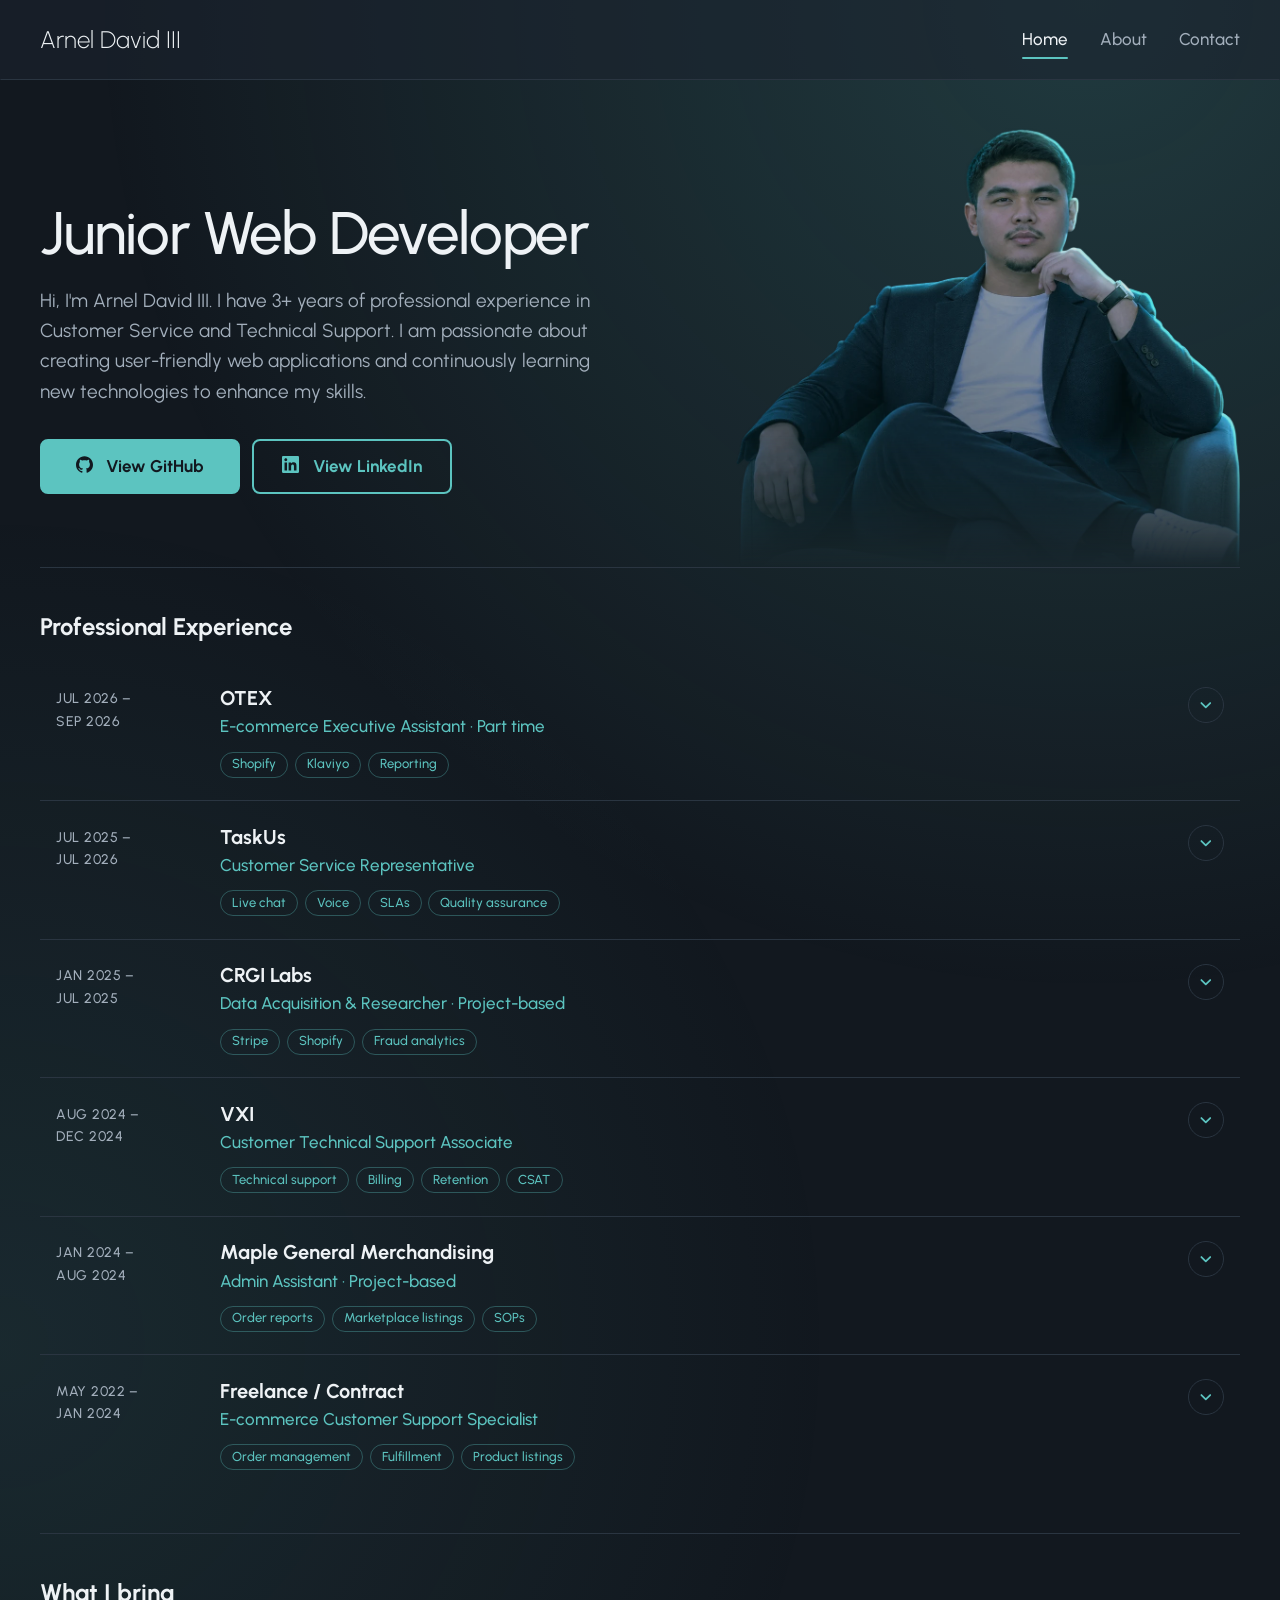
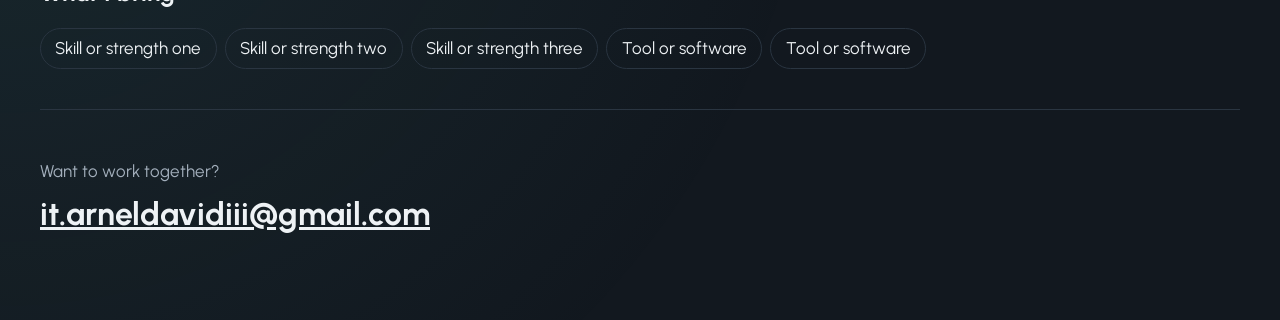
==== commit e0dab939: "Updated files from local computer to repo" ====
--- a/index.html
+++ b/index.html
@@ -11,7 +11,7 @@
     <title>Arnel David III | Portfolio</title>
     <meta
       name="description"
-      content="A brief introduction of my skills and professional experience."
+      content="Junior web developer with 3+ years of experience in customer service and technical support."
     />
     <link rel="preconnect" href="https://fonts.googleapis.com" />
     <link rel="preconnect" href="https://fonts.gstatic.com" crossorigin />
@@ -98,27 +98,330 @@
 
       <section class="featured reveal" aria-labelledby="featured-title">
         <h2 id="featured-title">Professional Experience</h2>
-        <ul class="work-list">
-          <li>
-            <a href="projects.html#project-one">
-              <h3>Project one title</h3>
-              <p>One sentence: the problem, what you did, and the result.</p>
-              <span class="tags">Skill A, Skill B, Skill C</span>
-            </a>
+        <ul class="jobs">
+          <!-- 1. OTEX -->
+          <li class="job">
+            <h3 class="job-heading">
+              <button
+                class="job-head"
+                aria-expanded="false"
+                aria-controls="job-otex"
+              >
+                <span class="job-date">Jul 2026 –<br />Sep 2026</span>
+                <span class="job-main">
+                  <span class="job-company">OTEX</span>
+                  <span class="job-role"
+                    >E-commerce Executive Assistant · Part time</span
+                  >
+                  <span class="job-chips"
+                    ><span>Shopify</span><span>Klaviyo</span
+                    ><span>Reporting</span></span
+                  >
+                </span>
+                <span class="job-toggle" aria-hidden="true">
+                  <svg
+                    viewBox="0 0 20 20"
+                    fill="none"
+                    stroke="currentColor"
+                    stroke-width="2"
+                    stroke-linecap="round"
+                    stroke-linejoin="round"
+                  >
+                    <path d="M5 8l5 5 5-5" />
+                  </svg>
+                </span>
+              </button>
+            </h3>
+            <div class="job-body" id="job-otex">
+              <div class="job-inner">
+                <ul class="job-points">
+                  <li>
+                    Supported text-to-buy and conversational sales operations by
+                    coordinating campaign setups, managing shopper data imports,
+                    and collaborating with brand clients and internal teams on
+                    SMS checkout rollouts.
+                  </li>
+                  <li>
+                    Monitored AI-driven cart recovery and post-purchase upsell
+                    campaigns, prepared performance reports, and documented best
+                    practices for Shopify and Klaviyo integrations.
+                  </li>
+                </ul>
+              </div>
+            </div>
           </li>
-          <li>
-            <a href="projects.html#project-two">
-              <h3>Project two title</h3>
-              <p>One sentence: the problem, what you did, and the result.</p>
-              <span class="tags">Skill A, Skill D</span>
-            </a>
+
+          <li class="job">
+            <h3 class="job-heading">
+              <button
+                class="job-head"
+                aria-expanded="false"
+                aria-controls="job-taskus"
+              >
+                <span class="job-date">Jul 2025 –<br />Jul 2026</span>
+                <span class="job-main">
+                  <span class="job-company">TaskUs</span>
+                  <span class="job-role">Customer Service Representative</span>
+                  <span class="job-chips"
+                    ><span>Live chat</span><span>Voice</span><span>SLAs</span
+                    ><span>Quality assurance</span></span
+                  >
+                </span>
+                <span class="job-toggle" aria-hidden="true">
+                  <svg
+                    viewBox="0 0 20 20"
+                    fill="none"
+                    stroke="currentColor"
+                    stroke-width="2"
+                    stroke-linecap="round"
+                    stroke-linejoin="round"
+                  >
+                    <path d="M5 8l5 5 5-5" />
+                  </svg>
+                </span>
+              </button>
+            </h3>
+            <div class="job-body" id="job-taskus">
+              <div class="job-inner">
+                <ul class="job-points">
+                  <li>
+                    Handled 35+ cases per day while exceeding productivity
+                    targets and maintaining 100% Quality Assurance scores across
+                    live chat and voice support.
+                  </li>
+                  <li>
+                    Resolved complex concerns related to payments, account
+                    management, delivery exceptions, and technical issues while
+                    consistently meeting service-level agreements (SLAs).
+                  </li>
+                  <li>
+                    Used strong problem-solving, communication, and customer
+                    relationship management skills to drive customer
+                    satisfaction.
+                  </li>
+                </ul>
+              </div>
+            </div>
           </li>
-          <li>
-            <a href="projects.html#project-three">
-              <h3>Project three title</h3>
-              <p>One sentence: the problem, what you did, and the result.</p>
-              <span class="tags">Skill B, Skill E</span>
-            </a>
+
+          <li class="job">
+            <h3 class="job-heading">
+              <button
+                class="job-head"
+                aria-expanded="false"
+                aria-controls="job-crgi"
+              >
+                <span class="job-date">Jan 2025 –<br />Jul 2025</span>
+                <span class="job-main">
+                  <span class="job-company">CRGI Labs</span>
+                  <span class="job-role"
+                    >Data Acquisition &amp; Researcher · Project-based</span
+                  >
+                  <span class="job-chips"
+                    ><span>Stripe</span><span>Shopify</span
+                    ><span>Fraud analytics</span></span
+                  >
+                </span>
+                <span class="job-toggle" aria-hidden="true">
+                  <svg
+                    viewBox="0 0 20 20"
+                    fill="none"
+                    stroke="currentColor"
+                    stroke-width="2"
+                    stroke-linecap="round"
+                    stroke-linejoin="round"
+                  >
+                    <path d="M5 8l5 5 5-5" />
+                  </svg>
+                </span>
+              </button>
+            </h3>
+            <div class="job-body" id="job-crgi">
+              <div class="job-inner">
+                <ul class="job-points">
+                  <li>
+                    Supported an AI-powered fraud prevention and payment
+                    optimization platform, helping e-commerce clients reduce
+                    chargebacks and false declines while increasing payment
+                    acceptance rates.
+                  </li>
+                  <li>
+                    Collaborated with merchants to implement analytics and
+                    rule-engine tools across Stripe and Shopify, turning fraud
+                    and payment data into workflows that improved checkout
+                    conversion and revenue recovery.
+                  </li>
+                </ul>
+              </div>
+            </div>
+          </li>
+
+          <li class="job">
+            <h3 class="job-heading">
+              <button
+                class="job-head"
+                aria-expanded="false"
+                aria-controls="job-vxi"
+              >
+                <span class="job-date">Aug 2024 –<br />Dec 2024</span>
+                <span class="job-main">
+                  <span class="job-company">VXI</span>
+                  <span class="job-role"
+                    >Customer Technical Support Associate</span
+                  >
+                  <span class="job-chips"
+                    ><span>Technical support</span><span>Billing</span
+                    ><span>Retention</span><span>CSAT</span></span
+                  >
+                </span>
+                <span class="job-toggle" aria-hidden="true">
+                  <svg
+                    viewBox="0 0 20 20"
+                    fill="none"
+                    stroke="currentColor"
+                    stroke-width="2"
+                    stroke-linecap="round"
+                    stroke-linejoin="round"
+                  >
+                    <path d="M5 8l5 5 5-5" />
+                  </svg>
+                </span>
+              </button>
+            </h3>
+            <div class="job-body" id="job-vxi">
+              <div class="job-inner">
+                <ul class="job-points">
+                  <li>
+                    Served as the primary point of contact for residential
+                    customers, providing support for billing inquiries, service
+                    repairs, account management, and retention concerns.
+                  </li>
+                  <li>
+                    Recognized as a top-performing Customer Service
+                    Representative with the highest customer satisfaction (CSAT)
+                    scores for 5 consecutive months, consistently exceeding
+                    monthly KPI targets while resolving complex customer issues
+                    efficiently.
+                  </li>
+                </ul>
+              </div>
+            </div>
+          </li>
+
+          <li class="job">
+            <h3 class="job-heading">
+              <button
+                class="job-head"
+                aria-expanded="false"
+                aria-controls="job-maple"
+              >
+                <span class="job-date">Jan 2024 –<br />Aug 2024</span>
+                <span class="job-main">
+                  <span class="job-company">Maple General Merchandising</span>
+                  <span class="job-role">Admin Assistant · Project-based</span>
+                  <span class="job-chips"
+                    ><span>Order reports</span><span>Marketplace listings</span
+                    ><span>SOPs</span></span
+                  >
+                </span>
+                <span class="job-toggle" aria-hidden="true">
+                  <svg
+                    viewBox="0 0 20 20"
+                    fill="none"
+                    stroke="currentColor"
+                    stroke-width="2"
+                    stroke-linecap="round"
+                    stroke-linejoin="round"
+                  >
+                    <path d="M5 8l5 5 5-5" />
+                  </svg>
+                </span>
+              </button>
+            </h3>
+            <div class="job-body" id="job-maple">
+              <div class="job-inner">
+                <ul class="job-points">
+                  <li>
+                    Supported cross-functional initiatives between sales,
+                    operations, and brand-partner teams by preparing weekly
+                    order and inventory reports and updating marketplace
+                    listings with new SKUs and pricing.
+                  </li>
+                  <li>
+                    Helped streamline communication workflows that improved
+                    response times for retailer inquiries and fulfillment
+                    issues.
+                  </li>
+                  <li>
+                    Assisted in rolling out internal process improvements for
+                    the B2B platform by organizing training materials for new
+                    brand partners and documenting standard operating procedures
+                    for order management and payment terms (including Net 30
+                    marketplace flows).
+                  </li>
+                </ul>
+              </div>
+            </div>
+          </li>
+
+          <li class="job">
+            <h3 class="job-heading">
+              <button
+                class="job-head"
+                aria-expanded="false"
+                aria-controls="job-freelance"
+              >
+                <span class="job-date">May 2022 –<br />Jan 2024</span>
+                <span class="job-main">
+                  <span class="job-company">Freelance / Contract</span>
+                  <span class="job-role"
+                    >E-commerce Customer Support Specialist</span
+                  >
+                  <span class="job-chips"
+                    ><span>Order management</span><span>Fulfillment</span
+                    ><span>Product listings</span></span
+                  >
+                </span>
+                <span class="job-toggle" aria-hidden="true">
+                  <svg
+                    viewBox="0 0 20 20"
+                    fill="none"
+                    stroke="currentColor"
+                    stroke-width="2"
+                    stroke-linecap="round"
+                    stroke-linejoin="round"
+                  >
+                    <path d="M5 8l5 5 5-5" />
+                  </svg>
+                </span>
+              </button>
+            </h3>
+            <div class="job-body" id="job-freelance">
+              <div class="job-inner">
+                <ul class="job-points">
+                  <li>
+                    Supported cross-functional e-commerce operations by
+                    coordinating with sales, fulfillment, and customer service
+                    teams, preparing weekly order and inventory reports, and
+                    following up on delayed orders, returns, and fulfillment
+                    issues.
+                  </li>
+                  <li>
+                    Assisted with day-to-day order management by reviewing
+                    customer orders, verifying product availability,
+                    coordinating with fulfillment teams, and keeping order
+                    information accurate across e-commerce platforms and
+                    internal tracking systems.
+                  </li>
+                  <li>
+                    Supported marketplace operations by updating product
+                    descriptions, pricing, inventory quantities, and SKU
+                    information to keep listings accurate and consistent across
+                    multiple sales channels.
+                  </li>
+                </ul>
+              </div>
+            </div>
           </li>
         </ul>
       </section>
@@ -241,5 +544,28 @@
       measureNav();
       updateHeader();
     </script>
+    <script>
+      document.querySelectorAll(".job-head").forEach((btn) => {
+        btn.addEventListener("click", () => {
+          const job = btn.closest(".job");
+          const willOpen = btn.getAttribute("aria-expanded") !== "true";
+          btn.setAttribute("aria-expanded", String(willOpen));
+          document.querySelectorAll(".job.open").forEach((other) => {
+            if (other !== job) {
+              other.classList.remove("open");
+              other
+                .querySelector(".job-head")
+                .setAttribute("aria-expanded", "false");
+            }
+          });
+          job.classList.toggle("open", willOpen);
+
+          if (!willOpen) {
+            job.classList.add("closing");
+            setTimeout(() => job.classList.remove("closing"), 750);
+          }
+        });
+      });
+    </script>
   </body>
 </html>
--- a/style.css
+++ b/style.css
@@ -13,19 +13,6 @@
   --font: "Urbanist", system-ui, -apple-system, "Segoe UI", sans-serif;
   --header-h: 5rem;
   --bar-h: 3.25rem;
-}
-
-@media (prefers-color-scheme: dark) {
-  :root {
-    --bg: #12181f;
-    --bar: #1b2430;
-    --glow: 92, 196, 192;
-    --ink: #eef2f5;
-    --muted: #a3afbc;
-    --accent: #5cc4c0;
-    --line: #2a3541;
-    --shadow: rgba(0, 0, 0, 0.45);
-  }
 }
 
 * {
@@ -311,51 +298,45 @@
   font-size: 1.5rem;
 }
 
-@media (max-width: 640px) {
-  .site-header {
-    padding: 0.75rem 1rem;
-  }
-  nav {
-    gap: 1rem;
-  }
-  .logo {
-    font-size: 1.25rem;
-  }
-}
-
-@media (min-width: 641px) {
-  .logo {
-    transition:
-      font-size 0.45s ease,
-      opacity 0.35s ease,
-      transform 0.45s cubic-bezier(0.22, 1, 0.36, 1);
-  }
-
-  .site-header.scrolled .logo {
-    opacity: 0;
-    transform: translateX(-60px);
-    visibility: hidden;
-    pointer-events: none;
-    transition:
-      font-size 0.45s ease,
-      opacity 0.35s ease,
-      transform 0.45s cubic-bezier(0.22, 1, 0.36, 1),
-      visibility 0s linear 0.45s;
-  }
-
-  nav {
-    position: absolute;
-    top: 50%;
-    left: calc(100% - max(1.25rem, calc((100% - 75rem) / 2)));
-    transform: translate(-100%, -50%);
-    white-space: nowrap;
-    transition:
-      left 0.45s cubic-bezier(0.22, 1, 0.36, 1),
-      transform 0.45s cubic-bezier(0.22, 1, 0.36, 1);
-  }
-
-  .site-header.scrolled nav {
-    left: 50%;
-    transform: translate(-50%, -50%);
-  }
-}
+.js .reveal {
+  opacity: 0;
+  transform: translateY(40px);
+  transition:
+    opacity 0.8s ease,
+    transform 0.8s ease;
+}
+
+.js .reveal.visible {
+  opacity: 1;
+  transform: none;
+}
+
+.js .work-list li {
+  opacity: 0;
+  transform: translateY(24px);
+  transition:
+    opacity 0.7s ease,
+    transform 0.7s ease;
+}
+
+.js .featured.visible .work-list li {
+  opacity: 1;
+  transform: none;
+}
+
+.js .featured.visible .work-list li:nth-child(2) {
+  transition-delay: 0.15s;
+}
+
+.js .featured.visible .work-list li:nth-child(3) {
+  transition-delay: 0.3s;
+}
+
+@media (prefers-reduced-motion: reduce) {
+  .js .reveal,
+  .js .work-list li {
+    opacity: 1;
+    transform: none;
+    transition: none;
+  }
+}
--- a/home.css
+++ b/home.css
@@ -133,42 +133,340 @@
   border-top: 1px solid var(--line);
 }
 
-/*  Featured work (rows, not boxes)  */
-.work-list {
+/* ---------- Professional experience (expandable rows) ----------
+   Paste this into home.css in place of the old "Featured work" rules. */
+
+.jobs {
   margin: 0;
   padding: 0;
   list-style: none;
 }
 
-.work-list li + li {
+.job {
+  position: relative;
+  isolation: isolate;
   border-top: 1px solid var(--line);
 }
 
-.work-list a {
+.job:first-child {
+  border-top: 0;
+}
+
+/* Soft teal wash behind an open row: fades in slowly, fades out a bit quicker */
+.job::after {
+  content: "";
+  position: absolute;
+  inset: 0;
+  z-index: -1;
+  pointer-events: none;
+  border-radius: 0.75rem;
+  background: linear-gradient(90deg, rgba(var(--glow), 0.1), transparent 75%);
+  opacity: 0;
+  transition: opacity 0.35s ease;
+}
+
+.job.open::after {
+  opacity: 1;
+  transition: opacity 0.7s ease;
+}
+
+/* Accent bar: grows down when a row opens, retracts downward when it closes */
+.job::before {
+  content: "";
+  position: absolute;
+  left: 0;
+  top: 0.9rem;
+  bottom: 0.9rem;
+  width: 3px;
+  border-radius: 3px;
+  background: linear-gradient(var(--accent), rgba(var(--glow), 0.15));
+  transform: scaleY(0);
+  transform-origin: bottom;
+  transition: transform 0.4s cubic-bezier(0.65, 0, 0.35, 1);
+}
+
+.job.open::before {
+  transform: scaleY(1);
+  transform-origin: top;
+  transition: transform 0.7s cubic-bezier(0.22, 1, 0.36, 1);
+}
+
+/* ---------- The clickable row ---------- */
+.job-heading {
+  margin: 0;
+  font: inherit;
+}
+
+.job-head {
+  display: grid;
+  grid-template-columns: 9rem 1fr 2.25rem;
+  column-gap: 1.25rem;
+  align-items: start;
+  width: 100%;
+  padding: 1.4rem 1rem;
+  border: 0;
+  border-radius: 0.75rem;
+  background: none;
+  color: inherit;
+  font: inherit;
+  text-align: left;
+  cursor: pointer;
+}
+
+.job-head:focus-visible {
+  outline: 3px solid var(--accent);
+  outline-offset: -3px;
+}
+
+.job-date {
+  padding-top: 0.2rem;
+  color: var(--muted);
+  font-size: 0.875rem;
+  font-weight: 500;
+  letter-spacing: 0.05em;
+  text-transform: uppercase;
+}
+
+.job-company {
   display: block;
-  padding-block: 1.25rem;
-  text-decoration: none;
-}
-
-.work-list h3 {
-  margin: 0 0 0.25rem;
   font-size: 1.25rem;
-}
-
-.work-list a:hover h3 {
+  font-weight: 700;
+  line-height: 1.3;
+  transition:
+    color 0.25s ease,
+    transform 0.4s cubic-bezier(0.22, 1, 0.36, 1);
+}
+
+.job-role {
+  display: block;
+  margin-top: 0.15rem;
   color: var(--accent);
-  text-decoration: underline;
-}
-
-.work-list p {
-  margin: 0 0 0.5rem;
+  font-weight: 500;
+}
+
+.job-chips {
+  display: flex;
+  flex-wrap: wrap;
+  gap: 0.4rem;
+  margin-top: 0.7rem;
+}
+
+.job-chips span {
+  padding: 0.1rem 0.7rem;
+  border: 1px solid rgba(var(--glow), 0.35);
+  border-radius: 2rem;
+  color: var(--accent);
+  font-size: 0.8125rem;
+  font-weight: 500;
+}
+
+.job-head:hover .job-company,
+.job.open .job-company {
+  color: var(--accent);
+  transform: translateX(6px);
+}
+
+/* ---------- The round chevron button ---------- */
+.job-toggle {
+  position: relative;
+  display: grid;
+  place-items: center;
+  width: 2.25rem;
+  height: 2.25rem;
+  margin-top: 0.1rem;
+  border: 1px solid var(--line);
+  border-radius: 50%;
+  color: var(--accent);
+  transition:
+    background-color 0.35s ease,
+    border-color 0.35s ease,
+    color 0.35s ease,
+    box-shadow 0.35s ease;
+}
+
+.job-toggle svg {
+  width: 1.1rem;
+  height: 1.1rem;
+  transition: transform 0.6s cubic-bezier(0.22, 1, 0.36, 1);
+}
+
+.job-head:hover .job-toggle {
+  border-color: var(--accent);
+}
+
+.job.open .job-toggle {
+  border-color: var(--accent);
+  background: var(--accent);
+  color: var(--bg);
+  box-shadow: 0 0 18px rgba(var(--glow), 0.45);
+}
+
+.job.open .job-toggle svg {
+  transform: rotate(180deg);
+}
+
+/* Ring that ripples outward when a row closes (the "closing" class is set by the script) */
+.job-toggle::after {
+  content: "";
+  position: absolute;
+  inset: -1px;
+  border: 2px solid var(--accent);
+  border-radius: 50%;
+  opacity: 0;
+}
+
+.job.closing .job-toggle::after {
+  animation: job-ring 0.7s ease-out;
+}
+
+@keyframes job-ring {
+  from {
+    opacity: 0.8;
+    transform: scale(1);
+  }
+  to {
+    opacity: 0;
+    transform: scale(1.9);
+  }
+}
+
+/* ---------- The sliding panel with your responsibilities ---------- */
+.job-body {
+  display: grid;
+  grid-template-rows: 0fr;
+  visibility: hidden;
+  /* closing: quicker and firmer */
+  transition:
+    grid-template-rows 0.45s cubic-bezier(0.65, 0, 0.35, 1),
+    visibility 0s linear 0.45s;
+}
+
+.job.open .job-body {
+  grid-template-rows: 1fr;
+  visibility: visible;
+  /* opening: longer and softer */
+  transition:
+    grid-template-rows 0.7s cubic-bezier(0.22, 1, 0.36, 1),
+    visibility 0s;
+}
+
+.job-inner {
+  min-height: 0;
+  overflow: hidden;
+}
+
+.job-points {
+  margin: 0;
+  padding: 0 3.5rem 1.6rem calc(1rem + 9rem + 1.25rem);
+  list-style: none;
+}
+
+/* Bullets fade out fast when closing... */
+.job-points li {
+  position: relative;
+  max-width: 46rem;
+  margin: 0 0 0.7rem;
+  padding-left: 1.25rem;
   color: var(--muted);
-}
-
-.tags {
-  color: var(--accent);
-  font-size: 0.9375rem;
-  font-weight: 500;
+  opacity: 0;
+  transform: translateY(10px);
+  transition:
+    opacity 0.2s ease,
+    transform 0.2s ease;
+}
+
+.job-points li::before {
+  content: "";
+  position: absolute;
+  left: 0;
+  top: 0.7em;
+  width: 0.5rem;
+  height: 2px;
+  border-radius: 2px;
+  background: var(--accent);
+}
+
+/* ...and rise in one after another when opening */
+.job.open .job-points li {
+  opacity: 1;
+  transform: none;
+  transition:
+    opacity 0.55s ease,
+    transform 0.6s cubic-bezier(0.22, 1, 0.36, 1);
+  transition-delay: calc(var(--i, 0) * 80ms + 180ms);
+}
+
+.job-points li:nth-child(2) {
+  --i: 1;
+}
+.job-points li:nth-child(3) {
+  --i: 2;
+}
+.job-points li:nth-child(4) {
+  --i: 3;
+}
+
+/* ---------- Phones ---------- */
+@media (max-width: 640px) {
+  .job-head {
+    grid-template-columns: 1fr 2.25rem;
+    padding: 1.2rem 0.75rem;
+  }
+  .job-date {
+    grid-column: 1 / -1;
+    padding: 0 0 0.4rem;
+  }
+  .job-date br {
+    display: none;
+  }
+  .job-points {
+    padding: 0 1rem 1.4rem 0.75rem;
+  }
+}
+
+.js .jobs .job {
+  opacity: 0;
+  transform: translateY(24px);
+  transition:
+    opacity 0.7s ease,
+    transform 0.7s ease;
+}
+
+.js .featured.visible .jobs .job {
+  opacity: 1;
+  transform: none;
+}
+
+.js .featured.visible .jobs .job:nth-child(2) {
+  transition-delay: 0.12s;
+}
+.js .featured.visible .jobs .job:nth-child(3) {
+  transition-delay: 0.24s;
+}
+.js .featured.visible .jobs .job:nth-child(4) {
+  transition-delay: 0.36s;
+}
+.js .featured.visible .jobs .job:nth-child(5) {
+  transition-delay: 0.48s;
+}
+.js .featured.visible .jobs .job:nth-child(6) {
+  transition-delay: 0.6s;
+}
+
+@media (prefers-reduced-motion: reduce) {
+  .job,
+  .job::before,
+  .job::after,
+  .job *,
+  .job-toggle::after {
+    transition: none !important;
+    animation: none !important;
+  }
+  .job-points li,
+  .js .jobs .job {
+    opacity: 1;
+    transform: none;
+  }
 }
 
 /*  Skills  */
@@ -204,46 +502,3 @@
   font-size: clamp(1.25rem, 3vw, 2rem);
   font-weight: 700;
 }
-
-.js .reveal {
-  opacity: 0;
-  transform: translateY(40px);
-  transition:
-    opacity 0.8s ease,
-    transform 0.8s ease;
-}
-
-.js .reveal.visible {
-  opacity: 1;
-  transform: none;
-}
-
-.js .work-list li {
-  opacity: 0;
-  transform: translateY(24px);
-  transition:
-    opacity 0.7s ease,
-    transform 0.7s ease;
-}
-
-.js .featured.visible .work-list li {
-  opacity: 1;
-  transform: none;
-}
-
-.js .featured.visible .work-list li:nth-child(2) {
-  transition-delay: 0.15s;
-}
-
-.js .featured.visible .work-list li:nth-child(3) {
-  transition-delay: 0.3s;
-}
-
-@media (prefers-reduced-motion: reduce) {
-  .js .reveal,
-  .js .work-list li {
-    opacity: 1;
-    transform: none;
-    transition: none;
-  }
-}
